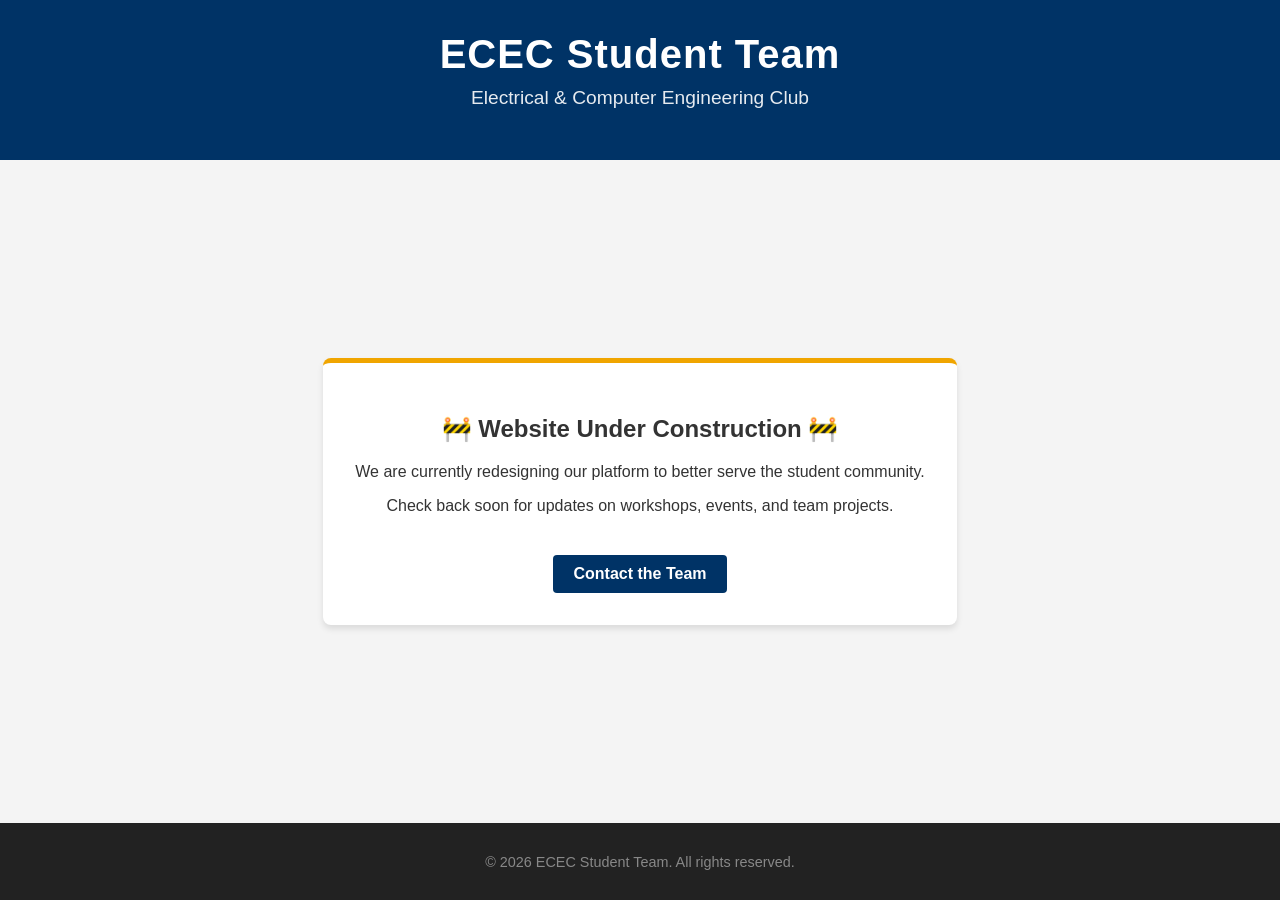
==== index.html @ af0a44c9 "Added parking page" ====
<!DOCTYPE html>
<html lang="en">
<head>
    <meta charset="UTF-8">
    <meta name="viewport" content="width=device-width, initial-scale=1.0">
    <title>ECEC Student Team | Coming Soon</title>
    <style>
        /* Simple Reset & Variables */
        :root {
            --primary-color: #003366; /* University Blue */
            --accent-color: #f0a500;  /* Engineering Gold */
            --text-light: #ffffff;
            --text-dark: #333333;
        }
        
        body {
            font-family: 'Segoe UI', Tahoma, Geneva, Verdana, sans-serif;
            margin: 0;
            padding: 0;
            display: flex;
            flex-direction: column;
            min-height: 100vh;
            background-color: #f4f4f4;
            color: var(--text-dark);
        }

        /* Hero Section */
        header {
            background-color: var(--primary-color);
            color: var(--text-light);
            padding: 2rem 1rem;
            text-align: center;
        }

        header h1 {
            margin: 0;
            font-size: 2.5rem;
            letter-spacing: 1px;
        }

        header p {
            margin-top: 10px;
            font-size: 1.2rem;
            opacity: 0.9;
        }

        /* Main Content */
        main {
            flex: 1;
            display: flex;
            flex-direction: column;
            align-items: center;
            justify-content: center;
            padding: 2rem;
            text-align: center;
        }

        .status-box {
            background: white;
            padding: 2rem;
            border-radius: 8px;
            box-shadow: 0 4px 6px rgba(0,0,0,0.1);
            max-width: 600px;
            border-top: 5px solid var(--accent-color);
        }

        .btn {
            display: inline-block;
            margin-top: 1.5rem;
            padding: 10px 20px;
            background-color: var(--primary-color);
            color: white;
            text-decoration: none;
            border-radius: 4px;
            font-weight: bold;
            transition: background 0.3s;
        }

        .btn:hover {
            background-color: #002244;
        }

        /* Footer */
        footer {
            background-color: #222;
            color: #888;
            text-align: center;
            padding: 1rem;
            font-size: 0.9rem;
        }
    </style>
</head>
<body>

    <header>
        <h1>ECEC Student Team</h1>
        <p>Electrical & Computer Engineering Club</p>
    </header>

    <main>
        <div class="status-box">
            <h2>🚧 Website Under Construction 🚧</h2>
            <p>We are currently redesigning our platform to better serve the student community.</p>
            <p>Check back soon for updates on workshops, events, and team projects.</p>
            
            <a href="#" class="btn">Contact the Team</a>
        </div>
    </main>

    <footer>
        <p>&copy; 2026 ECEC Student Team. All rights reserved.</p>
    </footer>

</body>
</html>
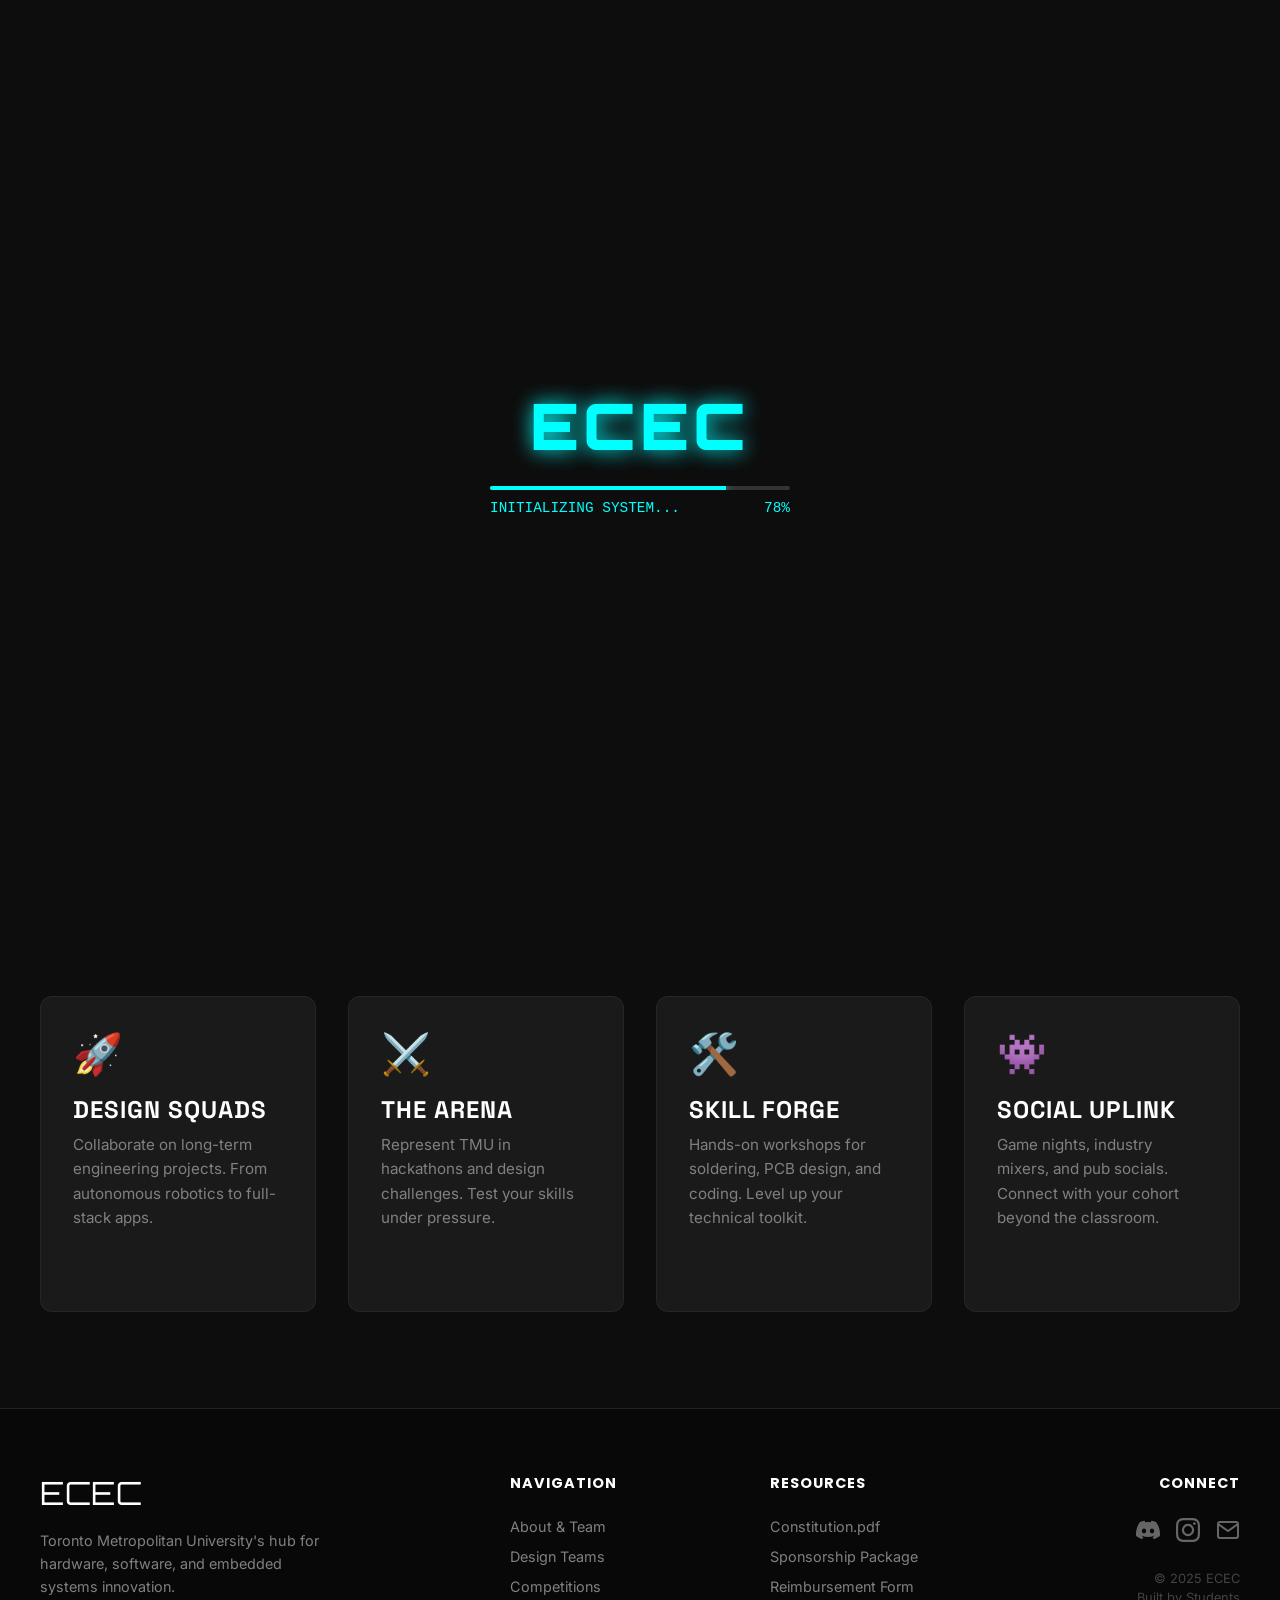
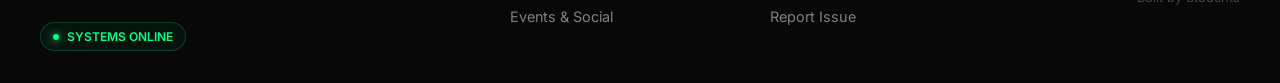
==== commit 74d71e85: "Added weekly meetings page" ====
--- a/index.html
+++ b/index.html
@@ -3,113 +3,166 @@
 <head>
     <meta charset="UTF-8">
     <meta name="viewport" content="width=device-width, initial-scale=1.0">
-    <title>ECEC Student Team | Coming Soon</title>
-    <style>
-        /* Simple Reset & Variables */
-        :root {
-            --primary-color: #003366; /* University Blue */
-            --accent-color: #f0a500;  /* Engineering Gold */
-            --text-light: #ffffff;
-            --text-dark: #333333;
-        }
-        
-        body {
-            font-family: 'Segoe UI', Tahoma, Geneva, Verdana, sans-serif;
-            margin: 0;
-            padding: 0;
-            display: flex;
-            flex-direction: column;
-            min-height: 100vh;
-            background-color: #f4f4f4;
-            color: var(--text-dark);
-        }
-
-        /* Hero Section */
-        header {
-            background-color: var(--primary-color);
-            color: var(--text-light);
-            padding: 2rem 1rem;
-            text-align: center;
-        }
-
-        header h1 {
-            margin: 0;
-            font-size: 2.5rem;
-            letter-spacing: 1px;
-        }
-
-        header p {
-            margin-top: 10px;
-            font-size: 1.2rem;
-            opacity: 0.9;
-        }
-
-        /* Main Content */
-        main {
-            flex: 1;
-            display: flex;
-            flex-direction: column;
-            align-items: center;
-            justify-content: center;
-            padding: 2rem;
-            text-align: center;
-        }
-
-        .status-box {
-            background: white;
-            padding: 2rem;
-            border-radius: 8px;
-            box-shadow: 0 4px 6px rgba(0,0,0,0.1);
-            max-width: 600px;
-            border-top: 5px solid var(--accent-color);
-        }
-
-        .btn {
-            display: inline-block;
-            margin-top: 1.5rem;
-            padding: 10px 20px;
-            background-color: var(--primary-color);
-            color: white;
-            text-decoration: none;
-            border-radius: 4px;
-            font-weight: bold;
-            transition: background 0.3s;
-        }
-
-        .btn:hover {
-            background-color: #002244;
-        }
-
-        /* Footer */
-        footer {
-            background-color: #222;
-            color: #888;
-            text-align: center;
-            padding: 1rem;
-            font-size: 0.9rem;
-        }
-    </style>
+    <title>ECEC - Electrical & Computer Engineering Club</title>
+    
+    <!-- Fonts -->
+    <link rel="preconnect" href="https://fonts.googleapis.com">
+    <link rel="preconnect" href="https://fonts.gstatic.com" crossorigin>
+    <link href="https://fonts.googleapis.com/css2?family=Inter:wght@400;500;600&family=Poppins:wght@600;700;800&display=swap" rel="stylesheet">
+    <link href="https://fonts.googleapis.com/css2?family=Space+Grotesk:wght@500;700&display=swap" rel="stylesheet">
+    <link href="https://fonts.googleapis.com/css2?family=Orbitron:wght@900&display=swap" rel="stylesheet">
+    <link rel="stylesheet" href="style.css">
 </head>
 <body>
 
-    <header>
-        <h1>ECEC Student Team</h1>
-        <p>Electrical & Computer Engineering Club</p>
+    <!-- Loader -->
+    <div id="loader">
+        <div class="loader-content">
+            <h1 class="glitch-text" data-text="ECEC">ECEC</h1>
+            <div class="progress-bar"><div class="progress-fill"></div></div>
+            <div class="loader-status">
+                <span>INITIALIZING SYSTEM...</span>
+                <span id="loader-percent">0%</span>
+            </div>
+        </div>
+    </div>
+
+    <!-- Scroll Progress Line -->
+    <div id="scroll-progress"></div>
+
+    <nav class="navbar">
+        <a href="index.html" class="nav-logo">ECEC</a>
+        <div class="nav-links">
+            <a href="index.html">Home</a>
+            <a href="about.html">About & People</a>
+            <a href="teams.html">Teams</a>
+            <a href="competitions.html">Competitions</a>
+            
+            <div class="nav-dropdown">
+                <a href="events.html">Events ▾</a>
+                <div class="dropdown-content">
+                    <a href="weekly.html">Weekly Syncs</a>
+                    <a href="events.html#upcoming">Live Feed</a>
+                </div>
+            </div>
+            <a href="contact.html" class="cta-link">Join Us</a>
+        </div>
+        <div class="mobile-menu-btn">☰</div>
+    </nav>
+
+        <!-- Hero Section -->
+    <header class="hero">
+        <canvas id="particle-canvas"></canvas>
+        <div class="hero-content">
+            <div class="hero-text-wrapper">
+                <h1>DESIGN. <span class="highlight">CONNECT.</span> INNOVATE.</h1>
+                <p>Where engineering meets community. Join TMU's hub for hardware, software, and embedded systems innovation.</p>
+                <div class="hero-buttons">
+                    <a href="contact.html" class="btn primary">Join the Collective</a>
+                    <a href="teams.html" class="btn secondary">Explore Projects</a>
+                </div>
+            </div>
+        </div>
     </header>
 
-    <main>
-        <div class="status-box">
-            <h2>🚧 Website Under Construction 🚧</h2>
-            <p>We are currently redesigning our platform to better serve the student community.</p>
-            <p>Check back soon for updates on workshops, events, and team projects.</p>
+        <!-- Features Grid -->
+    <section id="features" class="features-section">
+        <div class="container">
             
-            <a href="#" class="btn">Contact the Team</a>
+            <!-- Feature 1: Design Teams -->
+            <a href="teams.html" class="feature-card">
+                <div class="icon">🚀</div>
+                <h3>Design Squads</h3>
+                <p>Collaborate on long-term engineering projects. From autonomous robotics to full-stack apps.</p>
+                <span class="learn-more">View Teams →</span>
+            </a>
+
+            <!-- Feature 2: Competitions -->
+            <a href="competitions.html" class="feature-card">
+                <div class="icon">⚔️</div>
+                <h3>The Arena</h3>
+                <p>Represent TMU in hackathons and design challenges. Test your skills under pressure.</p>
+                <span class="learn-more">See Events →</span>
+            </a>
+
+            <!-- Feature 3: Workshops -->
+            <a href="events.html" class="feature-card">
+                <div class="icon">🛠️</div>
+                <h3>Skill Forge</h3>
+                <p>Hands-on workshops for soldering, PCB design, and coding. Level up your technical toolkit.</p>
+                <span class="learn-more">Join Workshop →</span>
+            </a>
+
+            <!-- Feature 4: Social Events -->
+            <a href="events.html" class="feature-card">
+                <div class="icon">👾</div>
+                <h3>Social Uplink</h3>
+                <p>Game nights, industry mixers, and pub socials. Connect with your cohort beyond the classroom.</p>
+                <span class="learn-more">Get Social →</span>
+            </a>
+
         </div>
-    </main>
+    </section>
 
-    <footer>
-        <p>&copy; 2026 ECEC Student Team. All rights reserved.</p>
+
+        <!-- System Footer -->
+    <footer class="sys-footer">
+        <div class="footer-grid">
+            
+            <!-- Col 1: Brand -->
+            <div class="footer-col brand-col">
+                <a href="index.html" class="footer-logo">ECEC</a>
+                <p class="footer-desc">
+                    Toronto Metropolitan University's hub for hardware, software, and embedded systems innovation.
+                </p>
+                <div class="status-badge">
+                    <span class="dot"></span> SYSTEMS ONLINE
+                </div>
+            </div>
+
+            <!-- Col 2: Navigation -->
+            <div class="footer-col">
+                <h4>NAVIGATION</h4>
+                <ul class="footer-links">
+                    <li><a href="about.html">About & Team</a></li>
+                    <li><a href="teams.html">Design Teams</a></li>
+                    <li><a href="competitions.html">Competitions</a></li>
+                    <li><a href="events.html">Events & Social</a></li>
+                </ul>
+            </div>
+
+            <!-- Col 3: Resources -->
+            <div class="footer-col">
+                <h4>RESOURCES</h4>
+                <ul class="footer-links">
+                    <li><a href="#">Constitution.pdf</a></li>
+                    <li><a href="#">Sponsorship Package</a></li>
+                    <li><a href="#">Reimbursement Form</a></li>
+                    <li><a href="contact.html">Report Issue</a></li>
+                </ul>
+            </div>
+
+            <!-- Col 4: Connect -->
+            <div class="footer-col">
+                <h4>CONNECT</h4>
+                <div class="social-icons">
+                    <a href="#" aria-label="Discord">
+                        <svg width="24" height="24" viewBox="0 0 24 24" fill="currentColor"><path d="M20.317 4.37a19.791 19.791 0 0 0-4.885-1.515.074.074 0 0 0-.079.037c-.21.375-.444.864-.608 1.25a18.27 18.27 0 0 0-5.487 0 12.64 12.64 0 0 0-.617-1.25.077.077 0 0 0-.079-.037A19.736 19.736 0 0 0 3.677 4.37a.07.07 0 0 0-.032.027C.533 9.046-.32 13.58.099 18.057a.082.082 0 0 0 .031.057 19.9 19.9 0 0 0 5.993 3.03.078.078 0 0 0 .084-.028 14.09 14.09 0 0 0 1.226-1.994.076.076 0 0 0-.041-.106 13.107 13.107 0 0 1-1.872-.892.077.077 0 0 1-.008-.128 10.2 10.2 0 0 0 .372-.292.074.074 0 0 1 .077-.01c3.928 1.793 8.18 1.793 12.062 0a.074.074 0 0 1 .078.01c.12.098.246.198.373.292a.077.077 0 0 1-.006.127 12.299 12.299 0 0 1-1.873.892.077.077 0 0 0-.041.107c.36.698.772 1.362 1.225 1.993a.076.076 0 0 0 .084.028 19.839 19.839 0 0 0 6.002-3.03.077.077 0 0 0 .032-.054c.5-5.177-.838-9.674-3.549-13.66a.061.061 0 0 0-.031-.03zM8.02 15.33c-1.183 0-2.157-1.085-2.157-2.419 0-1.333.956-2.419 2.157-2.419 1.21 0 2.176 1.096 2.157 2.42 0 1.333-.956 2.418-2.157 2.418zm7.975 0c-1.183 0-2.157-1.085-2.157-2.419 0-1.333.955-2.419 2.157-2.419 1.21 0 2.176 1.096 2.157 2.42 0 1.333-.946 2.418-2.157 2.418z"/></svg>
+                    </a>
+                    <a href="#" aria-label="Instagram">
+                        <svg width="24" height="24" viewBox="0 0 24 24" fill="currentColor"><path d="M12 2.163c3.204 0 3.584.012 4.85.07 3.252.148 4.771 1.691 4.919 4.919.058 1.265.069 1.645.069 4.849 0 3.205-.012 3.584-.069 4.849-.149 3.225-1.664 4.771-4.919 4.919-1.266.058-1.644.07-4.85.07-3.204 0-3.584-.012-4.849-.07-3.26-.149-4.771-1.699-4.919-4.92-.058-1.265-.07-1.644-.07-4.849 0-3.204.013-3.583.07-4.849.149-3.227 1.664-4.771 4.919-4.919 1.266-.057 1.645-.069 4.849-.069zm0-2.163c-3.259 0-3.667.014-4.947.072-4.358.2-6.78 2.618-6.98 6.98-.059 1.281-.073 1.689-.073 4.948 0 3.259.014 3.668.072 4.948.2 4.358 2.618 6.78 6.98 6.98 1.281.058 1.689.072 4.948.072 3.259 0 3.668-.014 4.948-.072 4.354-.2 6.782-2.618 6.979-6.98.059-1.28.073-1.689.073-4.948 0-3.259-.014-3.667-.072-4.947-.196-4.354-2.617-6.78-6.979-6.98-1.281-.059-1.69-.073-4.949-.073zm0 5.838c-3.403 0-6.162 2.759-6.162 6.162s2.759 6.163 6.162 6.163 6.162-2.759 6.162-6.163c0-3.403-2.759-6.162-6.162-6.162zm0 10.162c-2.209 0-4-1.79-4-4 0-2.209 1.791-4 4-4s4 1.791 4 4c0 2.21-1.791 4-4 4zm6.406-11.845c-.796 0-1.441.645-1.441 1.44s.645 1.44 1.441 1.44c.795 0 1.439-.645 1.439-1.44s-.644-1.44-1.439-1.44z"/></svg>
+                    </a>
+                    <a href="#" aria-label="Email">
+                        <svg width="24" height="24" viewBox="0 0 24 24" fill="none" stroke="currentColor" stroke-width="2"><path d="M4 4h16c1.1 0 2 .9 2 2v12c0 1.1-.9 2-2 2H4c-1.1 0-2-.9-2-2V6c0-1.1.9-2 2-2z"></path><polyline points="22,6 12,13 2,6"></polyline></svg>
+                    </a>
+                </div>
+                <p class="copyright">&copy; 2025 ECEC<br>Built by Students</p>
+            </div>
+            
+        </div>
     </footer>
 
+
+    <script src="script.js"></script>
 </body>
 </html>
--- a/style.css
+++ b/style.css
@@ -0,0 +1,449 @@
+/* style.css - Complete Updated File */
+
+/* Variables */
+:root {
+    --bg-color: #0D0D0D;
+    --card-bg: #1A1A1A;
+    --neon-blue: #00FFFF;
+    --text-color: #FFFFFF;
+    --text-muted: #808080;
+    --font-heading: 'Poppins', sans-serif; /* Default Heading */
+    --font-body: 'Inter', sans-serif;
+    --font-tech: 'Orbitron', sans-serif; /* For Logo */
+    --font-cool: 'Space Grotesk', sans-serif; /* For Feature Titles */
+}
+
+/* Reset */
+* { margin: 0; padding: 0; box-sizing: border-box; }
+
+body {
+    background-color: var(--bg-color);
+    color: var(--text-color);
+    font-family: var(--font-body);
+    overflow-x: hidden;
+    display: flex;
+    flex-direction: column;
+    min-height: 100vh;
+}
+
+a { text-decoration: none; color: inherit; }
+
+/* Loader */
+#loader {
+    position: fixed; top: 0; left: 0; width: 100%; height: 100%;
+    background: var(--bg-color); z-index: 9999;
+    display: flex; justify-content: center; align-items: center;
+    transition: opacity 0.5s ease;
+}
+.loader-content { text-align: center; width: 300px; }
+.glitch-text { 
+    font-family: 'Orbitron', sans-serif; /* Change this line */
+    font-weight: 900; /* Make it extra bold */
+    letter-spacing: 4px; /* Give it some techy spacing */
+    font-size: 4rem; 
+    color: var(--neon-blue); 
+    text-shadow: 0 0 20px var(--neon-blue); 
+    margin-bottom: 20px; 
+}
+.progress-bar { width: 100%; height: 4px; background: #333; border-radius: 2px; overflow: hidden; }
+.progress-fill { width: 0%; height: 100%; background: var(--neon-blue); box-shadow: 0 0 10px var(--neon-blue); transition: width 0.2s; }
+.loader-status { display: flex; justify-content: space-between; color: var(--neon-blue); font-family: monospace; font-size: 0.9rem; margin-top: 10px; }
+
+/* Scroll Progress */
+#scroll-progress {
+    position: fixed; top: 0; left: 0; height: 3px; background: var(--neon-blue);
+    width: 0%; z-index: 1000; box-shadow: 0 0 10px var(--neon-blue);
+}
+
+/* Navbar */
+.navbar {
+    position: fixed; top: 0; width: 100%; padding: 1.5rem 3rem;
+    display: flex; justify-content: space-between; align-items: center;
+    background: rgba(13, 13, 13, 0.8); backdrop-filter: blur(10px); z-index: 100;
+    border-bottom: 1px solid rgba(255, 255, 255, 0.1);
+}
+
+/* Navbar Logo Styling & Animation (UPDATED: Option 1 Orbitron) */
+.nav-logo {
+    font-family: var(--font-tech); /* NEW FONT */
+    font-weight: 900; 
+    font-size: 1.8rem;
+    letter-spacing: 2px;
+    background: linear-gradient(to bottom, #fff, #aaa);
+    -webkit-background-clip: text;
+    -webkit-text-fill-color: transparent;
+    text-shadow: 0px 0px 15px rgba(0, 255, 255, 0.5); /* Cyan Glow */
+    text-decoration: none;
+    text-transform: uppercase;
+    position: relative;
+    transition: all 0.3s cubic-bezier(0.4, 0, 0.2, 1);
+}
+
+.nav-logo:hover {
+    letter-spacing: 4px; /* Expands width */
+    text-shadow: 
+        0 0 10px rgba(0, 255, 255, 0.8),
+        0 0 20px rgba(0, 255, 255, 0.4),
+        0 0 40px rgba(0, 255, 255, 0.2);
+    transform: translateY(-1px);
+}
+
+.nav-logo::after {
+    content: '';
+    display: inline-block;
+    width: 8px;
+    height: 8px;
+    background-color: var(--neon-blue);
+    margin-left: 5px;
+    box-shadow: 0 0 10px var(--neon-blue);
+    opacity: 0;
+    transition: opacity 0.2s;
+}
+
+.nav-logo:hover::after {
+    opacity: 1;
+    animation: blink 1s infinite;
+}
+
+@keyframes blink {
+    0%, 100% { opacity: 1; }
+    50% { opacity: 0; }
+}
+
+/* style.css - Refined Dropdown Styling */
+
+/* style.css - Fix for disappearing menu */
+
+.nav-dropdown {
+    position: relative;
+    display: inline-block;
+    padding-bottom: 20px; /* Bridge gap: allows mouse to travel to menu */
+    margin-bottom: -20px; /* Offset to keep layout intact */
+}
+
+.dropdown-content {
+    display: none;
+    position: absolute;
+    top: 100%; /* Positions it right at the end of the padding bridge */
+    left: 50%;
+    transform: translateX(-50%);
+    background: rgba(13, 13, 13, 0.98);
+    backdrop-filter: blur(15px);
+    min-width: 180px;
+    border: 1px solid var(--neon-blue);
+    box-shadow: 0 0 20px rgba(0, 255, 255, 0.2);
+    z-index: 1000;
+}
+
+/* Invisible bridge element */
+.dropdown-content::after {
+    content: '';
+    position: absolute;
+    top: -20px; /* Matches the gap size */
+    left: 0;
+    width: 100%;
+    height: 20px;
+    background: transparent;
+}
+
+.nav-dropdown:hover .dropdown-content {
+    display: block;
+}
+
+/* Optional: Clean up link appearance */
+.dropdown-content a {
+    color: var(--text-muted) !important;
+    padding: 12px 20px;
+    text-decoration: none;
+    display: block;
+    text-transform: uppercase;
+    font-size: 0.8rem;
+    letter-spacing: 1px;
+}
+
+.dropdown-content a:hover {
+    color: var(--neon-blue) !important;
+    background: rgba(0, 255, 255, 0.1);
+}
+
+.nav-links { display: flex; gap: 2rem; align-items: center; }
+.nav-links a { font-family: var(--font-body); font-size: 0.95rem; color: var(--text-muted); transition: color 0.3s; }
+.nav-links a:hover, .nav-links a.active { color: var(--neon-blue); }
+.nav-links .cta-link {
+    padding: 0.5rem 1.2rem; border: 1px solid var(--neon-blue); color: var(--neon-blue);
+    border-radius: 4px; transition: all 0.3s;
+}
+.nav-links .cta-link:hover { background: var(--neon-blue); color: var(--bg-color); box-shadow: 0 0 15px rgba(0, 255, 255, 0.4); }
+.mobile-menu-btn { display: none; cursor: pointer; font-size: 1.5rem; }
+
+/* Hero Section */
+.hero {
+    position: relative;
+    height: 100vh;
+    display: flex;
+    justify-content: center;
+    align-items: center;
+    text-align: center;
+    padding: 0 2rem;
+    width: 100%;
+}
+
+#particle-canvas { position: absolute; top: 0; left: 0; width: 100%; height: 100%; z-index: 1; }
+
+.hero-content {
+    position: relative;
+    z-index: 2;
+    max-width: 900px;
+    margin: 0 auto;
+}
+
+.hero h1 {
+    font-family: var(--font-heading);
+    font-size: 4.5rem;
+    line-height: 1.1;
+    margin-bottom: 1.5rem;
+    font-weight: 800;
+    letter-spacing: -1px;
+}
+.hero h1 .highlight { color: var(--neon-blue); text-shadow: 0 0 30px rgba(0, 255, 255, 0.3); }
+
+.hero p {
+    font-size: 1.2rem; color: var(--text-muted); margin-bottom: 2.5rem;
+    max-width: 700px; margin-left: auto; margin-right: auto;
+}
+
+.hero-buttons { display: flex; gap: 1rem; justify-content: center; }
+.btn { padding: 1rem 2.5rem; font-weight: 600; border-radius: 6px; transition: all 0.3s ease; cursor: pointer; }
+.btn.primary { background: linear-gradient(135deg, var(--neon-blue), rgba(0, 255, 255, 0.7)); color: var(--bg-color); box-shadow: 0 4px 15px rgba(0, 255, 255, 0.3); }
+.btn.primary:hover { transform: translateY(-2px); box-shadow: 0 6px 20px rgba(0, 255, 255, 0.5); }
+.btn.secondary { background: transparent; color: var(--text-color); border: 1px solid rgba(255, 255, 255, 0.2); }
+.btn.secondary:hover { border-color: var(--text-color); }
+
+/* Features Section (UPDATED) */
+.features-section { padding: 6rem 2rem; background: var(--bg-color); position: relative; z-index: 2; }
+.container { max-width: 1200px; margin: 0 auto; display: grid; grid-template-columns: repeat(auto-fit, minmax(250px, 1fr)); gap: 2rem; }
+
+.feature-card { 
+    background: var(--card-bg); 
+    padding: 2rem; 
+    border-radius: 12px; 
+    border: 1px solid rgba(255, 255, 255, 0.05); 
+    transition: all 0.3s ease;
+    text-decoration: none;
+    display: flex;
+    flex-direction: column;
+    color: inherit;
+    justify-content: space-between; /* Fix for spacing */
+    min-height: 280px; /* Adjusted height */
+}
+
+.feature-card:hover { border-color: var(--neon-blue); transform: translateY(-5px); box-shadow: 0 10px 30px rgba(0, 0, 0, 0.5); }
+
+.feature-card .icon { font-size: 2.5rem; margin-bottom: 1rem; }
+
+/* New Cool Font for Titles */
+.feature-card h3 { 
+    font-family: var(--font-cool); 
+    margin-bottom: 0.5rem; 
+    color: var(--text-color);
+    font-size: 1.5rem;
+    text-transform: uppercase;
+    letter-spacing: 1px;
+}
+
+.feature-card p { 
+    font-size: 0.95rem; 
+    color: var(--text-muted); 
+    line-height: 1.6; 
+    margin-bottom: 2rem; /* Added spacing */
+    flex-grow: 1; 
+}
+
+/* Learn More Link Animation */
+.learn-more {
+    margin-top: auto;
+    color: var(--neon-blue);
+    font-size: 0.9rem;
+    font-weight: 600;
+    opacity: 0;
+    transform: translateY(10px);
+    transition: all 0.3s ease;
+}
+
+.feature-card:hover .learn-more {
+    opacity: 1;
+    transform: translateY(0);
+}
+
+/* System Footer Styling (UPDATED Alignment) */
+.sys-footer {
+    background: #080808;
+    border-top: 1px solid #222;
+    padding: 4rem 2rem 2rem;
+    font-size: 0.9rem;
+    margin-top: auto; 
+}
+
+.footer-grid {
+    max-width: 1200px;
+    margin: 0 auto;
+    display: grid;
+    grid-template-columns: 2fr 1fr 1fr 1fr;
+    gap: 3rem;
+    align-items: start;
+}
+
+.footer-col { text-align: left; }
+
+/* Brand Column */
+.brand-col {
+    display: flex;
+    flex-direction: column;
+    align-items: flex-start;
+}
+
+.footer-logo {
+    font-family: var(--font-tech); /* Matches Navbar */
+    font-size: 2rem;
+    color: #fff;
+    text-decoration: none;
+    margin-bottom: 1rem;
+    display: inline-block;
+    transition: 0.3s;
+}
+
+.footer-logo:hover {
+    color: var(--neon-blue);
+    text-shadow: 0 0 15px rgba(0, 255, 255, 0.4);
+}
+
+.footer-desc {
+    color: var(--text-muted);
+    line-height: 1.6;
+    margin-bottom: 1.5rem;
+    max-width: 300px;
+}
+
+/* Connect Column (Right Aligned) */
+.footer-col:last-child {
+    text-align: right;
+    display: flex;
+    flex-direction: column;
+    align-items: flex-end;
+}
+
+.status-badge {
+    display: inline-flex;
+    align-items: center;
+    gap: 8px;
+    background: rgba(0, 255, 136, 0.05);
+    border: 1px solid rgba(0, 255, 136, 0.2);
+    padding: 6px 12px;
+    border-radius: 20px;
+    font-size: 0.75rem;
+    color: #00FF88;
+    font-weight: 600;
+}
+
+.status-badge .dot {
+    width: 6px; height: 6px;
+    background: #00FF88; border-radius: 50%;
+    box-shadow: 0 0 8px #00FF88;
+    animation: pulse 2s infinite;
+}
+
+@keyframes pulse {
+    0% { opacity: 1; }
+    50% { opacity: 0.4; }
+    100% { opacity: 1; }
+}
+
+.footer-col h4 {
+    color: #fff;
+    font-family: var(--font-heading);
+    font-size: 0.9rem;
+    margin-bottom: 1.5rem;
+    letter-spacing: 1px;
+}
+
+.footer-links { list-style: none; padding: 0; }
+.footer-links li { margin-bottom: 0.8rem; }
+.footer-links a { color: var(--text-muted); text-decoration: none; transition: 0.2s; }
+.footer-links a:hover { color: var(--neon-blue); padding-left: 5px; }
+
+.social-icons {
+    display: flex; gap: 1rem; margin-bottom: 1.5rem;
+    justify-content: flex-end;
+}
+
+.social-icons a { color: #666; transition: 0.3s; }
+.social-icons a:hover { color: #fff; transform: translateY(-3px); }
+
+.copyright { color: #444; font-size: 0.8rem; line-height: 1.5; }
+
+/* Responsive */
+@media (max-width: 900px) {
+    .footer-grid { grid-template-columns: 1fr 1fr; gap: 2rem; }
+    .brand-col { grid-column: span 2; }
+}
+
+@media (max-width: 768px) {
+    .nav-links { display: none; }
+    .mobile-menu-btn { display: block; }
+    .hero h1 { font-size: 3rem; }
+    .footer-grid { grid-template-columns: 1fr; }
+    .brand-col { grid-column: span 1; }
+    
+    /* Reset Connect column on mobile */
+    .footer-col:last-child {
+        text-align: left;
+        align-items: flex-start;
+    }
+    .social-icons { justify-content: flex-start; }
+}
+
+/* Add this to the bottom of style.css */
+
+/* Mobile Menu Styles */
+@media (max-width: 768px) {
+    .nav-links {
+        display: flex; /* Keep flex for layout */
+        flex-direction: column;
+        position: absolute;
+        top: 70px; /* Push below navbar */
+        right: 0;
+        width: 100%;
+        background: rgba(13, 13, 13, 0.95); /* Dark background */
+        backdrop-filter: blur(10px);
+        padding: 2rem 0;
+        border-bottom: 1px solid rgba(255, 255, 255, 0.1);
+        
+        /* Hide by default using transform/opacity for smooth animation */
+        transform: translateY(-20px);
+        opacity: 0;
+        pointer-events: none; /* Prevent clicking when hidden */
+        transition: all 0.3s ease;
+    }
+
+    /* The 'Active' Class - JS will add this */
+    .nav-links.nav-active {
+        transform: translateY(0);
+        opacity: 1;
+        pointer-events: all;
+    }
+
+    .nav-links a {
+        font-size: 1.2rem;
+        padding: 1rem 0;
+        width: 100%;
+        text-align: center;
+    }
+
+    .nav-links .cta-link {
+        width: 80%;
+        margin: 1rem auto;
+        text-align: center;
+        display: block;
+    }
+}
+
